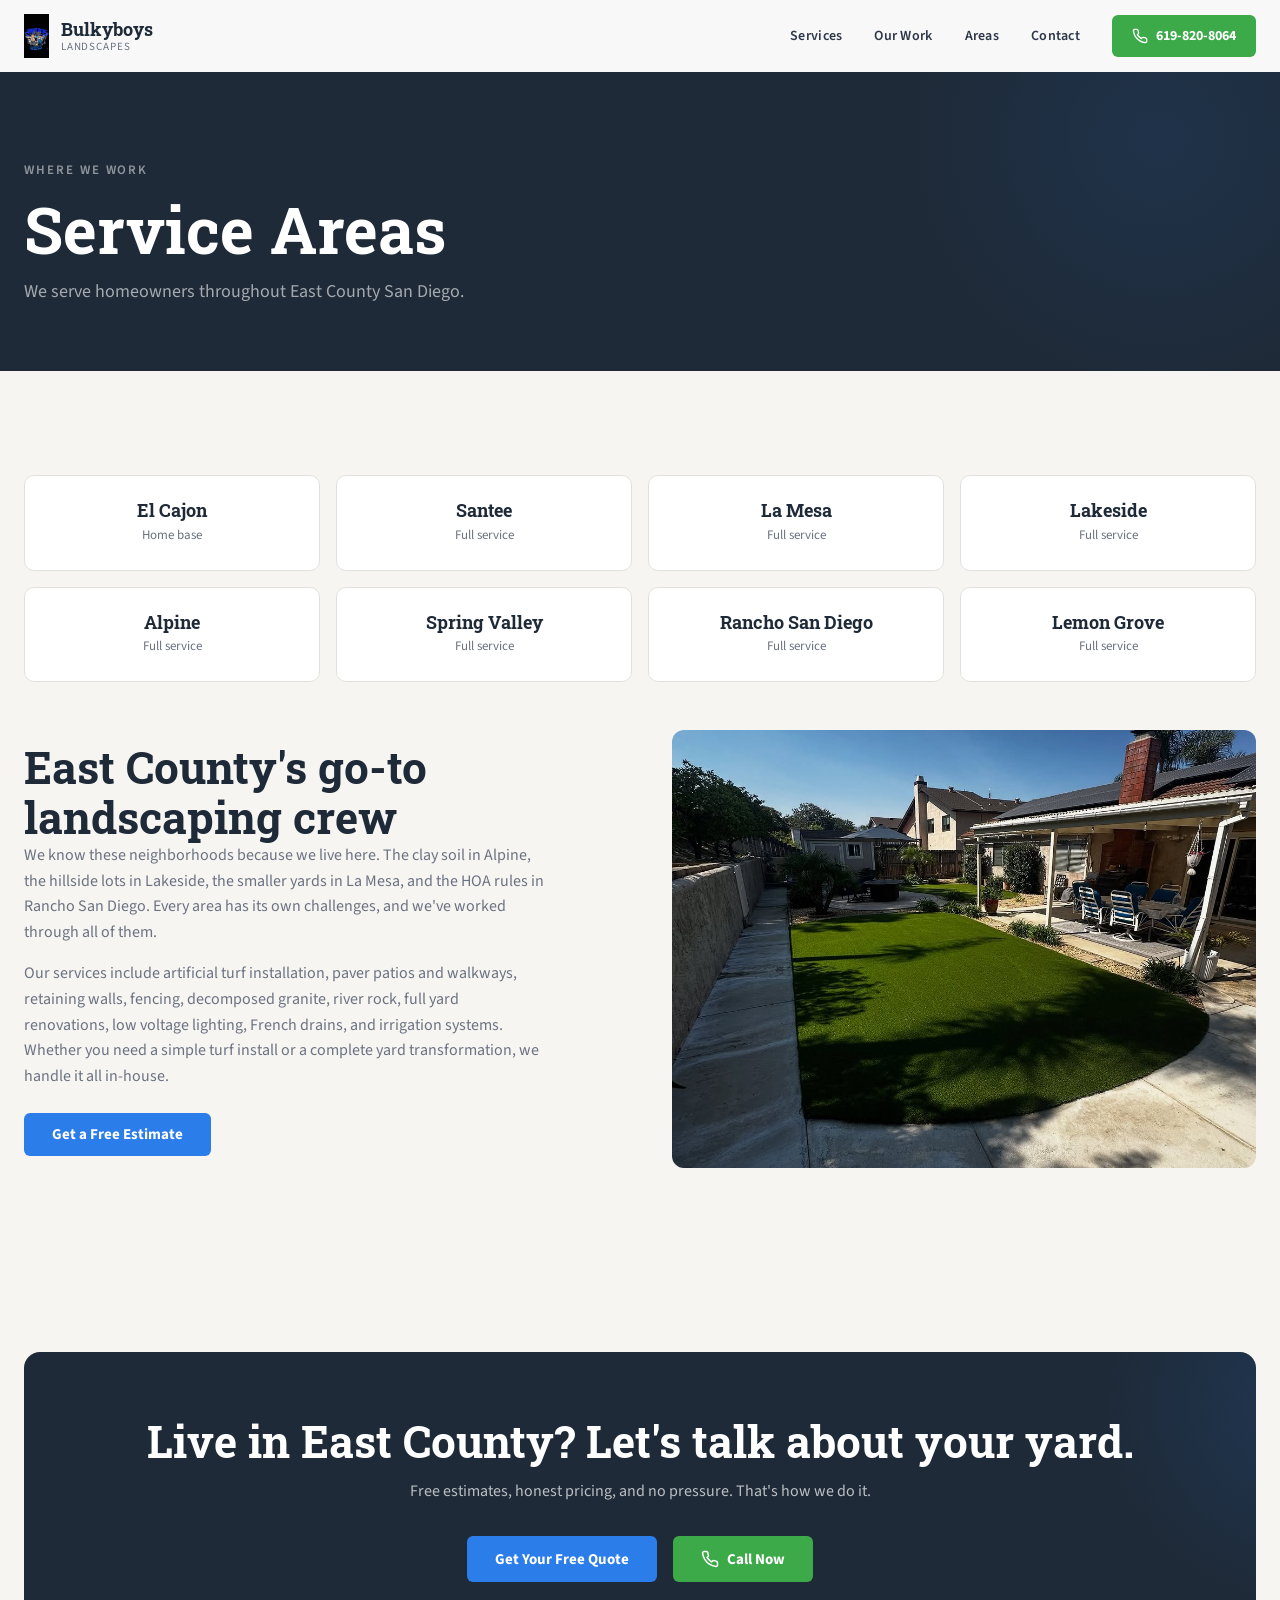
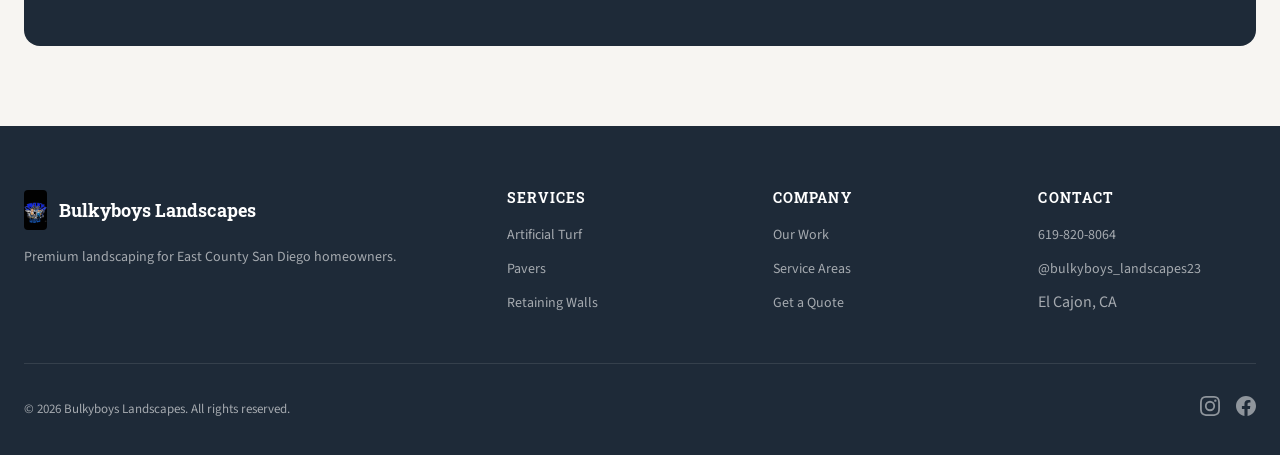
==== areas.html @ 36ccedf6 "BulkyBoys Landscapes V2 - premium redesign Full site rebuild with photography-dominant design, asymm" ====
<!DOCTYPE html>
<html lang="en">
<head>
  <meta charset="UTF-8">
  <meta name="viewport" content="width=device-width, initial-scale=1.0">
  <title>Service Areas | Bulkyboys Landscapes - East County San Diego</title>
  <meta name="description" content="Bulkyboys Landscapes serves El Cajon, Santee, La Mesa, Lakeside, Alpine, Spring Valley, Rancho San Diego, and Lemon Grove. Free landscaping estimates.">
  <link rel="preconnect" href="https://fonts.googleapis.com">
  <link rel="preconnect" href="https://fonts.gstatic.com" crossorigin>
  <link href="https://fonts.googleapis.com/css2?family=Roboto+Slab:wght@400;600;700&family=Source+Sans+3:wght@400;600;700&display=swap" rel="stylesheet">
  <link href="https://unpkg.com/aos@2.3.4/dist/aos.css" rel="stylesheet">
  <link rel="stylesheet" href="css/style.css">
  <link rel="icon" href="images/hero.jpg" type="image/jpeg">
</head>
<body>

  <!-- Nav -->
  <nav class="nav">
    <div class="container nav-inner">
      <a href="index.html" class="nav-brand">
        <img src="images/hero.jpg" alt="Bulkyboys Landscapes" class="nav-logo">
        <span class="nav-brand-text">Bulkyboys<small>Landscapes</small></span>
      </a>
      <div class="desktop-nav">
        <a href="services.html" class="nav-link">Services</a>
        <a href="gallery.html" class="nav-link">Our Work</a>
        <a href="areas.html" class="nav-link">Areas</a>
        <a href="contact.html" class="nav-link">Contact</a>
        <a href="tel:6198208064" class="nav-cta"><svg width="16" height="16" fill="none" stroke="currentColor" stroke-width="2" stroke-linecap="round" stroke-linejoin="round" viewBox="0 0 24 24"><path d="M22 16.92v3a2 2 0 01-2.18 2 19.79 19.79 0 01-8.63-3.07 19.5 19.5 0 01-6-6 19.79 19.79 0 01-3.07-8.67A2 2 0 014.11 2h3a2 2 0 012 1.72c.127.96.361 1.903.7 2.81a2 2 0 01-.45 2.11L8.09 9.91a16 16 0 006 6l1.27-1.27a2 2 0 012.11-.45c.907.339 1.85.573 2.81.7A2 2 0 0122 16.92z"/></svg>619-820-8064</a>
      </div>
      <button class="hamburger" aria-label="Menu"><span></span><span></span><span></span></button>
    </div>
    <div class="mobile-menu">
      <a href="services.html">Services</a>
      <a href="gallery.html">Our Work</a>
      <a href="areas.html">Areas</a>
      <a href="contact.html">Contact</a>
      <a href="tel:6198208064" class="nav-cta"><svg width="16" height="16" fill="none" stroke="currentColor" stroke-width="2" stroke-linecap="round" stroke-linejoin="round" viewBox="0 0 24 24"><path d="M22 16.92v3a2 2 0 01-2.18 2 19.79 19.79 0 01-8.63-3.07 19.5 19.5 0 01-6-6 19.79 19.79 0 01-3.07-8.67A2 2 0 014.11 2h3a2 2 0 012 1.72c.127.96.361 1.903.7 2.81a2 2 0 01-.45 2.11L8.09 9.91a16 16 0 006 6l1.27-1.27a2 2 0 012.11-.45c.907.339 1.85.573 2.81.7A2 2 0 0122 16.92z"/></svg>619-820-8064</a>
    </div>
  </nav>

  <!-- Page Header -->
  <header class="page-header">
    <div class="container" data-aos="fade-up">
      <span class="eyebrow">Where We Work</span>
      <h1>Service Areas</h1>
      <p>We serve homeowners throughout East County San Diego.</p>
    </div>
  </header>

  <!-- Areas -->
  <section class="section-lg">
    <div class="container">
      <div class="areas-grid mb-6" data-aos="fade-up">
        <div class="area-card">
          <h3>El Cajon</h3>
          <p>Home base</p>
        </div>
        <div class="area-card">
          <h3>Santee</h3>
          <p>Full service</p>
        </div>
        <div class="area-card">
          <h3>La Mesa</h3>
          <p>Full service</p>
        </div>
        <div class="area-card">
          <h3>Lakeside</h3>
          <p>Full service</p>
        </div>
        <div class="area-card">
          <h3>Alpine</h3>
          <p>Full service</p>
        </div>
        <div class="area-card">
          <h3>Spring Valley</h3>
          <p>Full service</p>
        </div>
        <div class="area-card">
          <h3>Rancho San Diego</h3>
          <p>Full service</p>
        </div>
        <div class="area-card">
          <h3>Lemon Grove</h3>
          <p>Full service</p>
        </div>
      </div>

      <!-- Local SEO content -->
      <div class="split" data-aos="fade-up" style="margin-top: 3rem;">
        <div>
          <h2>East County's go-to landscaping crew</h2>
          <p style="color: var(--bb-text-light); margin-bottom: 1rem;">We know these neighborhoods because we live here. The clay soil in Alpine, the hillside lots in Lakeside, the smaller yards in La Mesa, and the HOA rules in Rancho San Diego. Every area has its own challenges, and we've worked through all of them.</p>
          <p style="color: var(--bb-text-light); margin-bottom: 1.5rem;">Our services include artificial turf installation, paver patios and walkways, retaining walls, fencing, decomposed granite, river rock, full yard renovations, low voltage lighting, French drains, and irrigation systems. Whether you need a simple turf install or a complete yard transformation, we handle it all in-house.</p>
          <a href="contact.html" class="btn btn-primary">Get a Free Estimate</a>
        </div>
        <div class="split-img">
          <img src="images/portfolio/full-backyard-turf.jpg" alt="Complete backyard landscaping in East County San Diego" loading="lazy">
        </div>
      </div>
    </div>
  </section>

  <!-- CTA -->
  <section class="section" style="background: var(--bb-warm);">
    <div class="container">
      <div class="cta-banner" data-aos="fade-up">
        <h2>Live in East County? Let's talk about your yard.</h2>
        <p>Free estimates, honest pricing, and no pressure. That's how we do it.</p>
        <div class="cta-actions">
          <a href="contact.html" class="btn btn-primary">Get Your Free Quote</a>
          <a href="tel:6198208064" class="btn btn-green"><svg width="18" height="18" fill="none" stroke="currentColor" stroke-width="2" stroke-linecap="round" stroke-linejoin="round" viewBox="0 0 24 24"><path d="M22 16.92v3a2 2 0 01-2.18 2 19.79 19.79 0 01-8.63-3.07 19.5 19.5 0 01-6-6 19.79 19.79 0 01-3.07-8.67A2 2 0 014.11 2h3a2 2 0 012 1.72c.127.96.361 1.903.7 2.81a2 2 0 01-.45 2.11L8.09 9.91a16 16 0 006 6l1.27-1.27a2 2 0 012.11-.45c.907.339 1.85.573 2.81.7A2 2 0 0122 16.92z"/></svg>Call Now</a>
        </div>
      </div>
    </div>
  </section>

  <!-- Footer -->
  <footer class="footer">
    <div class="container">
      <div class="footer-grid">
        <div>
          <div style="display:flex;align-items:center;gap:0.75rem;margin-bottom:1rem;">
            <img src="images/hero.jpg" alt="Bulkyboys" style="height:40px;width:auto;border-radius:4px;">
            <span style="font-family:var(--font-heading);font-weight:700;color:#fff;font-size:1.125rem;">Bulkyboys Landscapes</span>
          </div>
          <p>Premium landscaping for East County San Diego homeowners.</p>
        </div>
        <div><h4>Services</h4><ul class="footer-links"><li><a href="services.html">Artificial Turf</a></li><li><a href="services.html">Pavers</a></li><li><a href="services.html">Retaining Walls</a></li></ul></div>
        <div><h4>Company</h4><ul class="footer-links"><li><a href="gallery.html">Our Work</a></li><li><a href="areas.html">Service Areas</a></li><li><a href="contact.html">Get a Quote</a></li></ul></div>
        <div><h4>Contact</h4><ul class="footer-links"><li><a href="tel:6198208064">619-820-8064</a></li><li><a href="https://www.instagram.com/bulkyboys_landscapes23/" target="_blank" rel="noopener">@bulkyboys_landscapes23</a></li><li>El Cajon, CA</li></ul></div>
      </div>
      <div class="footer-bottom">
        <span>&copy; 2026 Bulkyboys Landscapes. All rights reserved.</span>
        <div class="footer-social">
          <a href="https://www.instagram.com/bulkyboys_landscapes23/" target="_blank" rel="noopener" aria-label="Instagram"><svg width="20" height="20" fill="currentColor" viewBox="0 0 24 24"><path d="M12 2.163c3.204 0 3.584.012 4.85.07 3.252.148 4.771 1.691 4.919 4.919.058 1.265.069 1.645.069 4.849 0 3.205-.012 3.584-.069 4.849-.149 3.225-1.664 4.771-4.919 4.919-1.266.058-1.644.07-4.85.07-3.204 0-3.584-.012-4.849-.07-3.26-.149-4.771-1.699-4.919-4.92-.058-1.265-.07-1.644-.07-4.849 0-3.204.013-3.583.07-4.849.149-3.227 1.664-4.771 4.919-4.919 1.266-.057 1.645-.069 4.849-.069zM12 0C8.741 0 8.333.014 7.053.072 2.695.272.273 2.69.073 7.052.014 8.333 0 8.741 0 12c0 3.259.014 3.668.072 4.948.2 4.358 2.618 6.78 6.98 6.98C8.333 23.986 8.741 24 12 24c3.259 0 3.668-.014 4.948-.072 4.354-.2 6.782-2.618 6.979-6.98.059-1.28.073-1.689.073-4.948 0-3.259-.014-3.667-.072-4.947-.196-4.354-2.617-6.78-6.979-6.98C15.668.014 15.259 0 12 0zm0 5.838a6.162 6.162 0 100 12.324 6.162 6.162 0 000-12.324zM12 16a4 4 0 110-8 4 4 0 010 8zm6.406-11.845a1.44 1.44 0 100 2.881 1.44 1.44 0 000-2.881z"/></svg></a>
          <a href="https://www.facebook.com/BulkyboysLandscapes" target="_blank" rel="noopener" aria-label="Facebook"><svg width="20" height="20" fill="currentColor" viewBox="0 0 24 24"><path d="M24 12.073c0-6.627-5.373-12-12-12s-12 5.373-12 12c0 5.99 4.388 10.954 10.125 11.854v-8.385H7.078v-3.47h3.047V9.43c0-3.007 1.792-4.669 4.533-4.669 1.312 0 2.686.235 2.686.235v2.953H15.83c-1.491 0-1.956.925-1.956 1.874v2.25h3.328l-.532 3.47h-2.796v8.385C19.612 23.027 24 18.062 24 12.073z"/></svg></a>
        </div>
      </div>
    </div>
  </footer>

  <div class="sticky-cta">
    <span class="sticky-cta-text">Free Estimates</span>
    <a href="tel:6198208064" class="btn btn-green"><svg width="16" height="16" fill="none" stroke="currentColor" stroke-width="2" stroke-linecap="round" stroke-linejoin="round" viewBox="0 0 24 24"><path d="M22 16.92v3a2 2 0 01-2.18 2 19.79 19.79 0 01-8.63-3.07 19.5 19.5 0 01-6-6 19.79 19.79 0 01-3.07-8.67A2 2 0 014.11 2h3a2 2 0 012 1.72c.127.96.361 1.903.7 2.81a2 2 0 01-.45 2.11L8.09 9.91a16 16 0 006 6l1.27-1.27a2 2 0 012.11-.45c.907.339 1.85.573 2.81.7A2 2 0 0122 16.92z"/></svg>Call 619-820-8064</a>
  </div>

  <!-- Schema -->
  <script type="application/ld+json">
  {
    "@context": "https://schema.org",
    "@type": "LandscapingBusiness",
    "name": "Bulkyboys Landscapes",
    "telephone": "619-820-8064",
    "url": "https://bulkyboyslandscapes.com",
    "address": {
      "@type": "PostalAddress",
      "addressLocality": "El Cajon",
      "addressRegion": "CA"
    },
    "areaServed": [
      {"@type": "City", "name": "El Cajon", "containedInPlace": {"@type": "State", "name": "California"}},
      {"@type": "City", "name": "Santee", "containedInPlace": {"@type": "State", "name": "California"}},
      {"@type": "City", "name": "La Mesa", "containedInPlace": {"@type": "State", "name": "California"}},
      {"@type": "City", "name": "Lakeside", "containedInPlace": {"@type": "State", "name": "California"}},
      {"@type": "City", "name": "Alpine", "containedInPlace": {"@type": "State", "name": "California"}},
      {"@type": "City", "name": "Spring Valley", "containedInPlace": {"@type": "State", "name": "California"}},
      {"@type": "City", "name": "Rancho San Diego", "containedInPlace": {"@type": "State", "name": "California"}},
      {"@type": "City", "name": "Lemon Grove", "containedInPlace": {"@type": "State", "name": "California"}}
    ]
  }
  </script>

  <script src="https://unpkg.com/aos@2.3.4/dist/aos.js"></script>
  <script src="js/main.js"></script>
</body>
</html>
---- css/style.css ----
/* ============================================
   BULKYBOYS LANDSCAPES - Premium Redesign
   ============================================ */

:root {
  --bb-charcoal: #1E2A38;
  --bb-charcoal-light: #2A3A4E;
  --bb-slate: #344456;
  --bb-warm: #F7F5F2;
  --bb-warm-dark: #EDE9E3;
  --bb-white: #FFFFFF;
  --bb-blue: #2B7DE9;
  --bb-blue-deep: #1B5EB8;
  --bb-green: #3DAA4A;
  --bb-green-deep: #2f9339;
  --bb-tan: #C9A96E;
  --bb-text: #2D3748;
  --bb-text-light: #6B7280;
  --bb-border: #E2E0DC;
  --font-heading: 'Roboto Slab', serif;
  --font-body: 'Source Sans 3', sans-serif;
}

/* ---- Reset & Base ---- */
*, *::before, *::after { box-sizing: border-box; margin: 0; padding: 0; }
html { scroll-behavior: smooth; }
body {
  font-family: var(--font-body);
  color: var(--bb-text);
  background: var(--bb-warm);
  line-height: 1.6;
  -webkit-font-smoothing: antialiased;
}
img { max-width: 100%; height: auto; display: block; }

/* ---- Typography ---- */
h1, h2, h3, h4 { font-family: var(--font-heading); font-weight: 700; line-height: 1.15; color: var(--bb-charcoal); }
h1 { font-size: clamp(2.5rem, 5vw, 4rem); }
h2 { font-size: clamp(1.75rem, 3.5vw, 2.75rem); }
h3 { font-size: clamp(1.25rem, 2vw, 1.5rem); }
p { max-width: 65ch; }

.eyebrow {
  font-family: var(--font-body);
  font-weight: 600;
  font-size: 0.8125rem;
  letter-spacing: 0.15em;
  text-transform: uppercase;
  color: var(--bb-blue);
  margin-bottom: 0.75rem;
  display: block;
}

/* ---- Layout ---- */
.container { max-width: 1280px; margin: 0 auto; padding: 0 1.5rem; }
.section { padding: 5rem 0; }
.section-lg { padding: 6.5rem 0; }

/* ---- Navigation ---- */
.nav {
  position: fixed;
  top: 0; left: 0; right: 0;
  z-index: 100;
  background: rgba(255,255,255,0.97);
  backdrop-filter: blur(12px);
  -webkit-backdrop-filter: blur(12px);
  transition: box-shadow 0.3s ease;
}
.nav.scrolled { box-shadow: 0 1px 24px rgba(0,0,0,0.08); }
.nav-inner {
  display: flex;
  align-items: center;
  justify-content: space-between;
  height: 72px;
}
.nav-brand {
  display: flex;
  align-items: center;
  gap: 0.75rem;
  text-decoration: none;
}
.nav-logo { height: 44px; width: auto; }
.nav-brand-text {
  font-family: var(--font-heading);
  font-weight: 700;
  font-size: 1.125rem;
  color: var(--bb-charcoal);
  line-height: 1.2;
}
.nav-brand-text small {
  display: block;
  font-family: var(--font-body);
  font-weight: 400;
  font-size: 0.6875rem;
  letter-spacing: 0.08em;
  text-transform: uppercase;
  color: var(--bb-text-light);
}
.desktop-nav { display: flex; align-items: center; gap: 2rem; }
.nav-link {
  font-family: var(--font-body);
  font-weight: 600;
  font-size: 0.875rem;
  color: var(--bb-text);
  text-decoration: none;
  letter-spacing: 0.02em;
  position: relative;
  transition: color 0.2s;
}
.nav-link::after {
  content: '';
  position: absolute;
  bottom: -4px; left: 0;
  width: 0; height: 2px;
  background: var(--bb-blue);
  transition: width 0.3s ease;
}
.nav-link:hover { color: var(--bb-blue); }
.nav-link:hover::after { width: 100%; }
.nav-cta {
  display: inline-flex;
  align-items: center;
  gap: 0.5rem;
  background: var(--bb-green);
  color: #fff;
  font-family: var(--font-body);
  font-weight: 700;
  font-size: 0.875rem;
  padding: 0.625rem 1.25rem;
  border-radius: 6px;
  text-decoration: none;
  transition: background 0.2s;
}
.nav-cta:hover { background: var(--bb-green-deep); }

/* Hamburger */
.hamburger {
  display: none;
  flex-direction: column;
  gap: 5px;
  cursor: pointer;
  padding: 4px;
  background: none;
  border: none;
}
.hamburger span {
  display: block;
  width: 26px; height: 2px;
  background: var(--bb-charcoal);
  transition: all 0.3s ease;
  border-radius: 1px;
}
.hamburger.active span:nth-child(1) { transform: rotate(45deg) translate(5px, 5px); }
.hamburger.active span:nth-child(2) { opacity: 0; }
.hamburger.active span:nth-child(3) { transform: rotate(-45deg) translate(5px, -5px); }

/* Mobile Menu */
.mobile-menu {
  display: none;
  position: fixed;
  top: 72px; left: 0; right: 0;
  background: rgba(255,255,255,0.98);
  backdrop-filter: blur(12px);
  padding: 1.5rem;
  box-shadow: 0 8px 30px rgba(0,0,0,0.1);
  z-index: 99;
}
.mobile-menu.active {
  display: flex;
  flex-direction: column;
  gap: 0.25rem;
}
.mobile-menu a {
  font-family: var(--font-body);
  font-weight: 600;
  font-size: 1.05rem;
  color: var(--bb-charcoal);
  text-decoration: none;
  padding: 0.75rem 0;
  border-bottom: 1px solid var(--bb-border);
}
.mobile-menu .nav-cta {
  margin-top: 0.5rem;
  text-align: center;
  justify-content: center;
}

/* ---- Hero ---- */
.hero {
  position: relative;
  min-height: 100vh;
  display: flex;
  align-items: flex-end;
  overflow: hidden;
  padding-bottom: 5rem;
}
.hero-bg {
  position: absolute;
  inset: 0;
  background-size: cover;
  background-position: center 40%;
}
.hero-overlay {
  position: absolute;
  inset: 0;
  background: linear-gradient(
    to top,
    rgba(30,42,56,0.92) 0%,
    rgba(30,42,56,0.5) 40%,
    rgba(30,42,56,0.2) 100%
  );
}
.hero-content {
  position: relative;
  z-index: 2;
  max-width: 640px;
}
.hero h1 { color: #fff; margin-bottom: 1rem; }
.hero p { color: rgba(255,255,255,0.85); font-size: 1.125rem; margin-bottom: 2rem; max-width: 520px; }
.hero-actions { display: flex; gap: 1rem; flex-wrap: wrap; }

/* ---- Buttons ---- */
.btn {
  display: inline-flex;
  align-items: center;
  gap: 0.5rem;
  font-family: var(--font-body);
  font-weight: 700;
  font-size: 0.9375rem;
  padding: 0.875rem 1.75rem;
  border-radius: 6px;
  text-decoration: none;
  transition: all 0.25s ease;
  border: none;
  cursor: pointer;
  line-height: 1;
}
.btn-primary { background: var(--bb-blue); color: #fff; }
.btn-primary:hover { background: var(--bb-blue-deep); transform: translateY(-1px); box-shadow: 0 4px 16px rgba(43,125,233,0.3); }
.btn-white { background: #fff; color: var(--bb-charcoal); }
.btn-white:hover { background: var(--bb-warm); transform: translateY(-1px); }
.btn-outline-white { background: transparent; color: #fff; border: 2px solid rgba(255,255,255,0.4); }
.btn-outline-white:hover { border-color: #fff; background: rgba(255,255,255,0.1); }
.btn-green { background: var(--bb-green); color: #fff; }
.btn-green:hover { background: var(--bb-green-deep); transform: translateY(-1px); box-shadow: 0 4px 16px rgba(61,170,74,0.3); }
.btn-ghost { background: transparent; color: var(--bb-blue); padding-left: 0; padding-right: 0; }
.btn-ghost:hover { color: var(--bb-blue-deep); }
.btn-ghost svg { transition: transform 0.2s; }
.btn-ghost:hover svg { transform: translateX(4px); }

/* ---- Split Section (60/40) ---- */
.split {
  display: grid;
  grid-template-columns: 1fr 1fr;
  gap: 4rem;
  align-items: center;
}
.split-wide { grid-template-columns: 3fr 2fr; }
.split-reverse { direction: rtl; }
.split-reverse > * { direction: ltr; }
.split-img {
  border-radius: 12px;
  overflow: hidden;
  aspect-ratio: 4/3;
}
.split-img img {
  width: 100%;
  height: 100%;
  object-fit: cover;
}

/* ---- Project Showcase ---- */
.showcase-grid {
  display: grid;
  grid-template-columns: repeat(3, 1fr);
  gap: 1.25rem;
}
.showcase-card {
  position: relative;
  border-radius: 10px;
  overflow: hidden;
  aspect-ratio: 4/3;
}
.showcase-card img {
  width: 100%;
  height: 100%;
  object-fit: cover;
  transition: transform 0.6s ease;
}
.showcase-card:hover img { transform: scale(1.05); }
.showcase-card-overlay {
  position: absolute;
  inset: 0;
  background: linear-gradient(to top, rgba(30,42,56,0.85) 0%, transparent 50%);
  display: flex;
  align-items: flex-end;
  padding: 1.25rem;
  opacity: 0;
  transition: opacity 0.3s ease;
}
.showcase-card:hover .showcase-card-overlay { opacity: 1; }
.showcase-card-overlay span {
  color: #fff;
  font-family: var(--font-heading);
  font-weight: 600;
  font-size: 0.9375rem;
}
/* Featured card spans 2 cols */
.showcase-featured {
  grid-column: span 2;
  aspect-ratio: 16/9;
}

/* ---- Service Block (asymmetric) ---- */
.service-block {
  display: grid;
  grid-template-columns: 1fr 1fr;
  gap: 1.5rem;
}
.service-item {
  background: var(--bb-white);
  border-radius: 10px;
  padding: 2rem;
  border: 1px solid var(--bb-border);
  transition: border-color 0.2s, box-shadow 0.2s;
}
.service-item:hover {
  border-color: var(--bb-blue);
  box-shadow: 0 4px 20px rgba(43,125,233,0.08);
}
.service-item h3 { margin-bottom: 0.5rem; }
.service-item p { color: var(--bb-text-light); font-size: 0.9375rem; }
.service-item-icon {
  width: 40px; height: 40px;
  margin-bottom: 1rem;
  color: var(--bb-blue);
}
.service-checklist {
  list-style: none;
  margin-top: 1rem;
  display: flex;
  flex-direction: column;
  gap: 0.375rem;
}
.service-checklist li {
  font-size: 0.875rem;
  color: var(--bb-text-light);
  display: flex;
  align-items: center;
  gap: 0.5rem;
}
.service-checklist li svg {
  width: 16px; height: 16px;
  color: var(--bb-green);
  flex-shrink: 0;
}

/* ---- Stats Bar ---- */
.stats-bar {
  display: grid;
  grid-template-columns: repeat(3, 1fr);
  gap: 2rem;
  padding: 3rem 0;
}
.stat { text-align: center; }
.stat-number {
  font-family: var(--font-heading);
  font-size: clamp(2rem, 4vw, 3rem);
  font-weight: 700;
  color: var(--bb-charcoal);
  line-height: 1;
}
.stat-label {
  font-size: 0.875rem;
  color: var(--bb-text-light);
  margin-top: 0.25rem;
}

/* ---- Testimonials ---- */
.testimonial-grid {
  display: grid;
  grid-template-columns: repeat(3, 1fr);
  gap: 1.5rem;
}
.testimonial {
  background: var(--bb-white);
  border-radius: 10px;
  padding: 2rem;
  border: 1px solid var(--bb-border);
}
.testimonial p {
  font-size: 0.9375rem;
  font-style: italic;
  color: var(--bb-text);
  margin-bottom: 1rem;
}
.testimonial-author {
  font-weight: 600;
  font-size: 0.875rem;
  color: var(--bb-charcoal);
}
.testimonial-location {
  font-size: 0.8125rem;
  color: var(--bb-text-light);
}
.stars { color: var(--bb-tan); font-size: 0.875rem; margin-bottom: 0.75rem; }

/* ---- CTA Banner ---- */
.cta-banner {
  background: var(--bb-charcoal);
  border-radius: 16px;
  padding: 4rem;
  text-align: center;
  position: relative;
  overflow: hidden;
}
.cta-banner::before {
  content: '';
  position: absolute;
  top: -50%; right: -20%;
  width: 400px; height: 400px;
  background: radial-gradient(circle, rgba(43,125,233,0.15) 0%, transparent 70%);
  border-radius: 50%;
}
.cta-banner h2 { color: #fff; margin-bottom: 0.75rem; }
.cta-banner p { color: rgba(255,255,255,0.7); margin: 0 auto 2rem; }
.cta-actions { display: flex; gap: 1rem; justify-content: center; flex-wrap: wrap; }

/* ---- Process Steps ---- */
.process-steps {
  display: grid;
  grid-template-columns: repeat(3, 1fr);
  gap: 3rem;
  counter-reset: step;
}
.process-step { counter-increment: step; position: relative; }
.process-step::before {
  content: counter(step);
  display: flex;
  align-items: center;
  justify-content: center;
  width: 48px; height: 48px;
  background: var(--bb-blue);
  color: #fff;
  font-family: var(--font-heading);
  font-weight: 700;
  font-size: 1.25rem;
  border-radius: 50%;
  margin-bottom: 1.25rem;
}
.process-step h3 { margin-bottom: 0.5rem; }
.process-step p { color: var(--bb-text-light); font-size: 0.9375rem; }

/* ---- Contact Form ---- */
.form-grid { display: grid; grid-template-columns: 1fr 1fr; gap: 1rem; }
.form-full { grid-column: span 2; }
.form-input {
  width: 100%;
  padding: 0.875rem 1rem;
  background: var(--bb-warm);
  border: 1px solid var(--bb-border);
  border-radius: 8px;
  font-family: var(--font-body);
  font-size: 0.9375rem;
  color: var(--bb-text);
  transition: border-color 0.2s, box-shadow 0.2s;
}
.form-input:focus {
  outline: none;
  border-color: var(--bb-blue);
  box-shadow: 0 0 0 3px rgba(43,125,233,0.12);
}
.form-label {
  display: block;
  font-weight: 600;
  font-size: 0.875rem;
  color: var(--bb-charcoal);
  margin-bottom: 0.375rem;
}
textarea.form-input { resize: vertical; min-height: 120px; }
.form-success { display: none; text-align: center; padding: 2rem; }
.form-success.active { display: block; }

/* ---- Areas Grid ---- */
.areas-grid {
  display: grid;
  grid-template-columns: repeat(4, 1fr);
  gap: 1rem;
}
.area-card {
  background: var(--bb-white);
  border-radius: 10px;
  padding: 1.5rem;
  text-align: center;
  border: 1px solid var(--bb-border);
  transition: all 0.2s ease;
}
.area-card:hover { border-color: var(--bb-blue); box-shadow: 0 4px 16px rgba(43,125,233,0.08); transform: translateY(-2px); }
.area-card h3 { font-size: 1.125rem; margin-bottom: 0.25rem; }
.area-card p { font-size: 0.8125rem; color: var(--bb-text-light); }

/* ---- Gallery Page ---- */
.gallery-grid {
  display: grid;
  grid-template-columns: repeat(3, 1fr);
  gap: 1.25rem;
}
.gallery-card {
  position: relative;
  border-radius: 10px;
  overflow: hidden;
  aspect-ratio: 4/3;
}
.gallery-card img {
  width: 100%; height: 100%;
  object-fit: cover;
  transition: transform 0.6s ease;
}
.gallery-card:hover img { transform: scale(1.05); }
.gallery-card-label {
  position: absolute;
  bottom: 0; left: 0; right: 0;
  background: linear-gradient(to top, rgba(30,42,56,0.9), transparent);
  padding: 1.5rem 1.25rem 1rem;
  color: #fff;
  font-family: var(--font-heading);
  font-weight: 600;
  font-size: 0.9375rem;
  transform: translateY(100%);
  transition: transform 0.3s ease;
}
.gallery-card:hover .gallery-card-label { transform: translateY(0); }
.gallery-featured {
  grid-column: span 2;
  grid-row: span 2;
  aspect-ratio: auto;
}

/* ---- Fullwidth Photo Divider ---- */
.photo-divider {
  height: 50vh;
  min-height: 320px;
  background-size: cover;
  background-position: center;
  background-attachment: fixed;
  position: relative;
}
.photo-divider::after {
  content: '';
  position: absolute;
  inset: 0;
  background: rgba(30,42,56,0.3);
}

/* ---- Page Header ---- */
.page-header {
  padding: 10rem 0 4rem;
  background: var(--bb-charcoal);
  position: relative;
  overflow: hidden;
}
.page-header::before {
  content: '';
  position: absolute;
  top: -30%; right: -10%;
  width: 500px; height: 500px;
  background: radial-gradient(circle, rgba(43,125,233,0.1) 0%, transparent 70%);
  border-radius: 50%;
}
.page-header .eyebrow { color: rgba(255,255,255,0.5); }
.page-header h1 { color: #fff; margin-bottom: 0.75rem; }
.page-header p { color: rgba(255,255,255,0.6); font-size: 1.125rem; }

/* ---- Footer ---- */
.footer { background: var(--bb-charcoal); color: rgba(255,255,255,0.6); padding: 4rem 0 2rem; }
.footer-grid { display: grid; grid-template-columns: 2fr 1fr 1fr 1fr; gap: 3rem; margin-bottom: 3rem; }
.footer h4 { color: #fff; font-size: 0.875rem; text-transform: uppercase; letter-spacing: 0.08em; margin-bottom: 1rem; }
.footer p { font-size: 0.875rem; }
.footer-links { list-style: none; display: flex; flex-direction: column; gap: 0.5rem; }
.footer-links a { color: rgba(255,255,255,0.6); text-decoration: none; font-size: 0.875rem; transition: color 0.2s; }
.footer-links a:hover { color: #fff; }
.footer-bottom {
  border-top: 1px solid rgba(255,255,255,0.1);
  padding-top: 2rem;
  display: flex;
  justify-content: space-between;
  align-items: center;
  font-size: 0.8125rem;
}
.footer-social { display: flex; gap: 1rem; }
.footer-social a { color: rgba(255,255,255,0.5); transition: color 0.2s; }
.footer-social a:hover { color: #fff; }

/* ---- Sticky Mobile CTA ---- */
.sticky-cta {
  display: none;
  position: fixed;
  bottom: 0; left: 0; right: 0;
  z-index: 90;
  background: var(--bb-charcoal);
  padding: 0.75rem 1rem;
  box-shadow: 0 -4px 24px rgba(0,0,0,0.15);
  align-items: center;
  justify-content: space-between;
}
.sticky-cta-text { color: #fff; font-weight: 600; font-size: 0.875rem; }
.sticky-cta .btn-green { padding: 0.625rem 1.25rem; font-size: 0.875rem; }

/* ---- Responsive ---- */
@media (max-width: 1024px) {
  .split { gap: 2.5rem; }
  .footer-grid { grid-template-columns: 1fr 1fr; gap: 2rem; }
}
@media (max-width: 768px) {
  .hamburger { display: flex; }
  .desktop-nav { display: none; }
  .sticky-cta { display: flex; }
  body { padding-bottom: 64px; }
  .hero { min-height: 85vh; padding-bottom: 3rem; }
  .section { padding: 3.5rem 0; }
  .section-lg { padding: 4rem 0; }
  .split, .split-wide { grid-template-columns: 1fr; gap: 2rem; }
  .split-reverse { direction: ltr; }
  .showcase-grid { grid-template-columns: 1fr 1fr; }
  .showcase-featured { grid-column: span 2; }
  .service-block { grid-template-columns: 1fr; }
  .stats-bar { grid-template-columns: repeat(3, 1fr); gap: 1rem; }
  .testimonial-grid { grid-template-columns: 1fr; }
  .process-steps { grid-template-columns: 1fr; gap: 2rem; }
  .form-grid { grid-template-columns: 1fr; }
  .form-full { grid-column: span 1; }
  .areas-grid { grid-template-columns: 1fr 1fr; }
  .gallery-grid { grid-template-columns: 1fr 1fr; }
  .gallery-featured { grid-column: span 2; grid-row: span 1; aspect-ratio: 16/9; }
  .cta-banner { padding: 2.5rem 1.5rem; border-radius: 12px; }
  .page-header { padding: 8rem 0 3rem; }
  .footer-grid { grid-template-columns: 1fr; gap: 2rem; }
  .footer-bottom { flex-direction: column; gap: 1rem; text-align: center; }
  .photo-divider { background-attachment: scroll; height: 35vh; }
}
@media (max-width: 480px) {
  .showcase-grid { grid-template-columns: 1fr; }
  .showcase-featured { grid-column: span 1; }
  .gallery-grid { grid-template-columns: 1fr; }
  .gallery-featured { grid-column: span 1; }
  .areas-grid { grid-template-columns: 1fr; }
  .hero-actions { flex-direction: column; }
}

/* ---- Utilities ---- */
.text-center { text-align: center; }
.mx-auto { margin-left: auto; margin-right: auto; }
.mb-1 { margin-bottom: 0.5rem; }
.mb-2 { margin-bottom: 1rem; }
.mb-3 { margin-bottom: 1.5rem; }
.mb-4 { margin-bottom: 2rem; }
.mb-6 { margin-bottom: 3rem; }
.mt-2 { margin-top: 1rem; }
.mt-4 { margin-top: 2rem; }

/* AOS override */
[data-aos] { transition-timing-function: cubic-bezier(0.25, 0.1, 0.25, 1); }
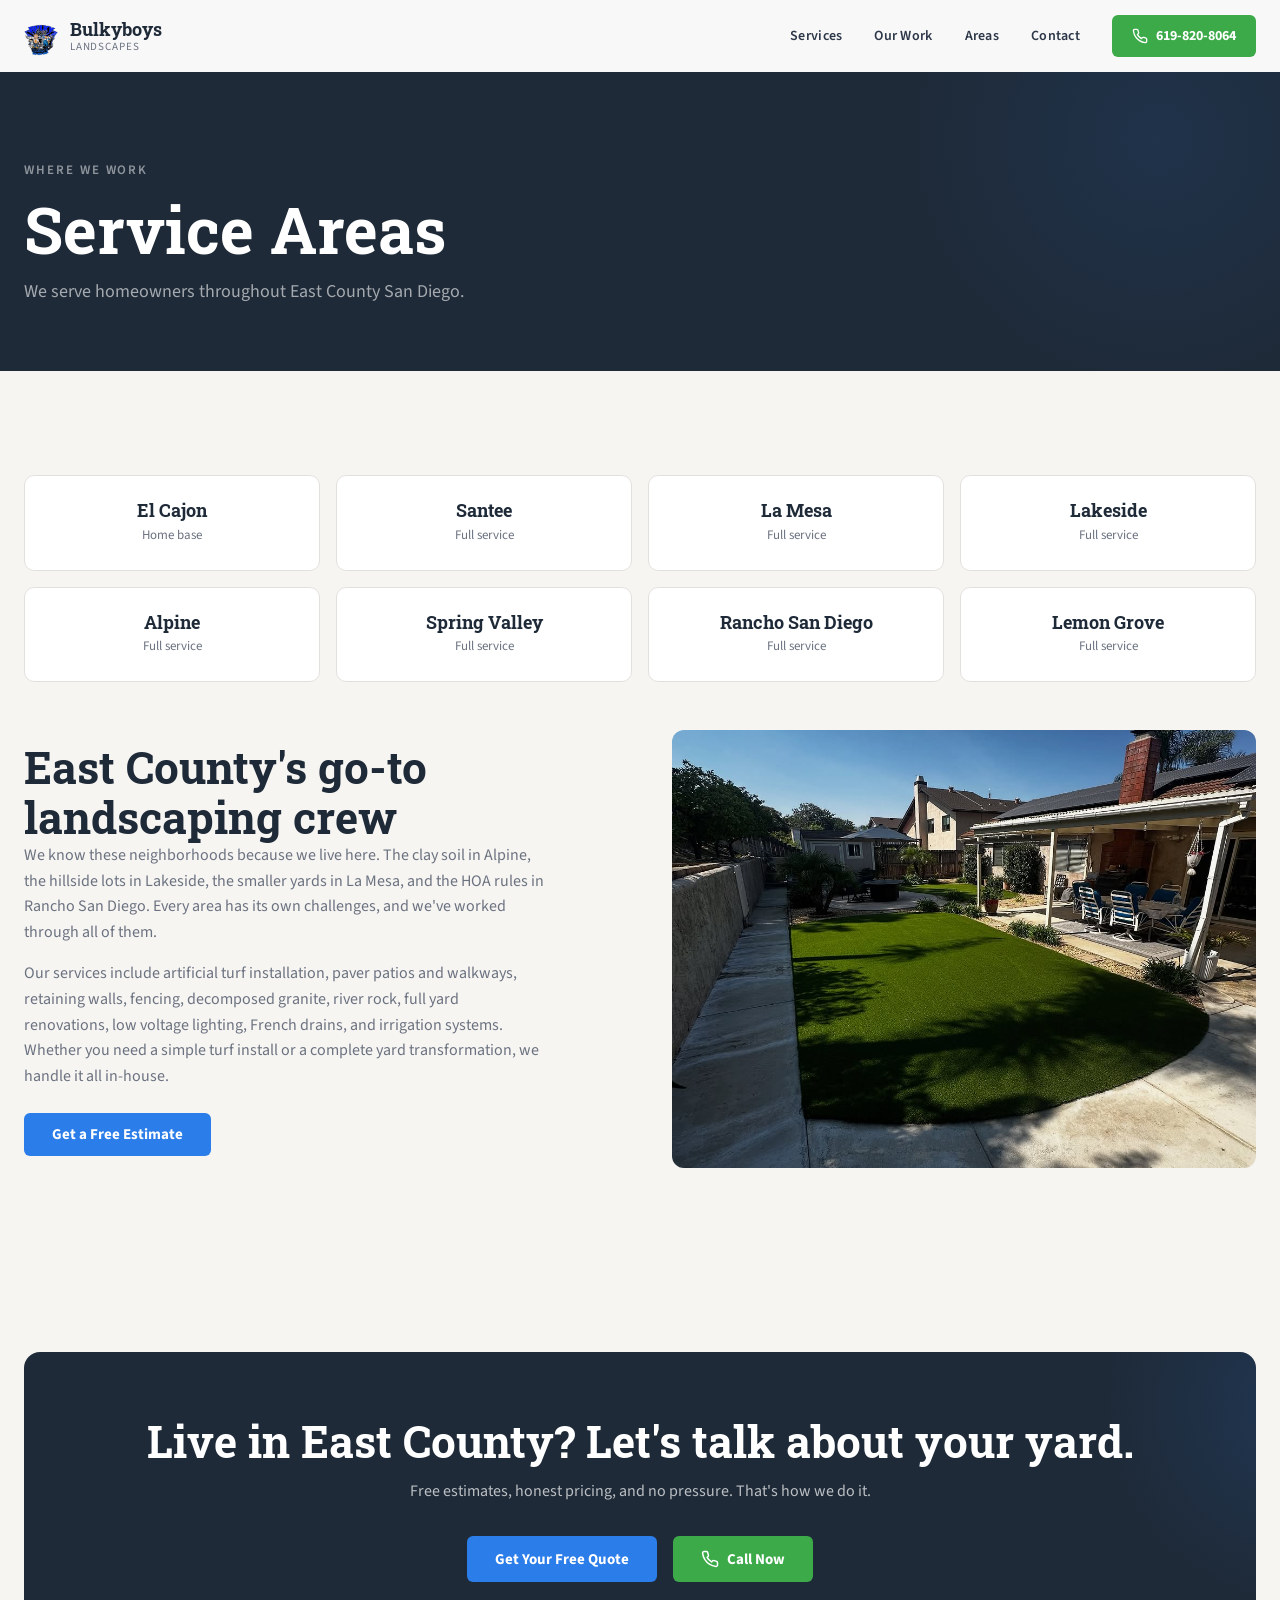
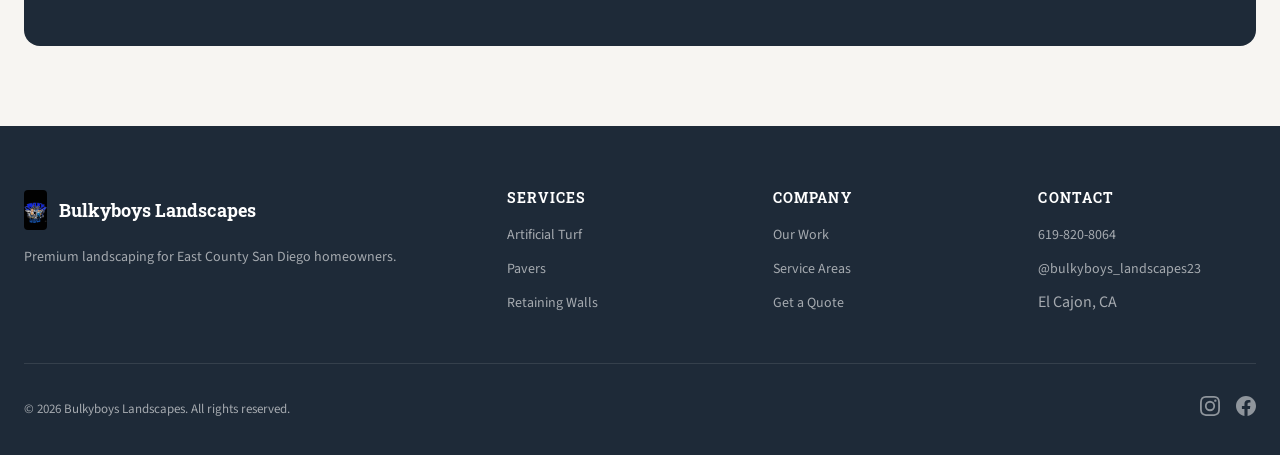
==== commit d4ea639d: "Add transparent logo and increase nav logo size - Remove background from logo using rembg, save as l" ====
--- a/areas.html
+++ b/areas.html
@@ -18,7 +18,7 @@
   <nav class="nav">
     <div class="container nav-inner">
       <a href="index.html" class="nav-brand">
-        <img src="images/hero.jpg" alt="Bulkyboys Landscapes" class="nav-logo">
+        <img src="images/logo.png" alt="Bulkyboys Landscapes" class="nav-logo">
         <span class="nav-brand-text">Bulkyboys<small>Landscapes</small></span>
       </a>
       <div class="desktop-nav">
--- a/css/style.css
+++ b/css/style.css
@@ -79,7 +79,7 @@
   gap: 0.75rem;
   text-decoration: none;
 }
-.nav-logo { height: 44px; width: auto; }
+.nav-logo { height: 60px; width: auto; }
 .nav-brand-text {
   font-family: var(--font-heading);
   font-weight: 700;
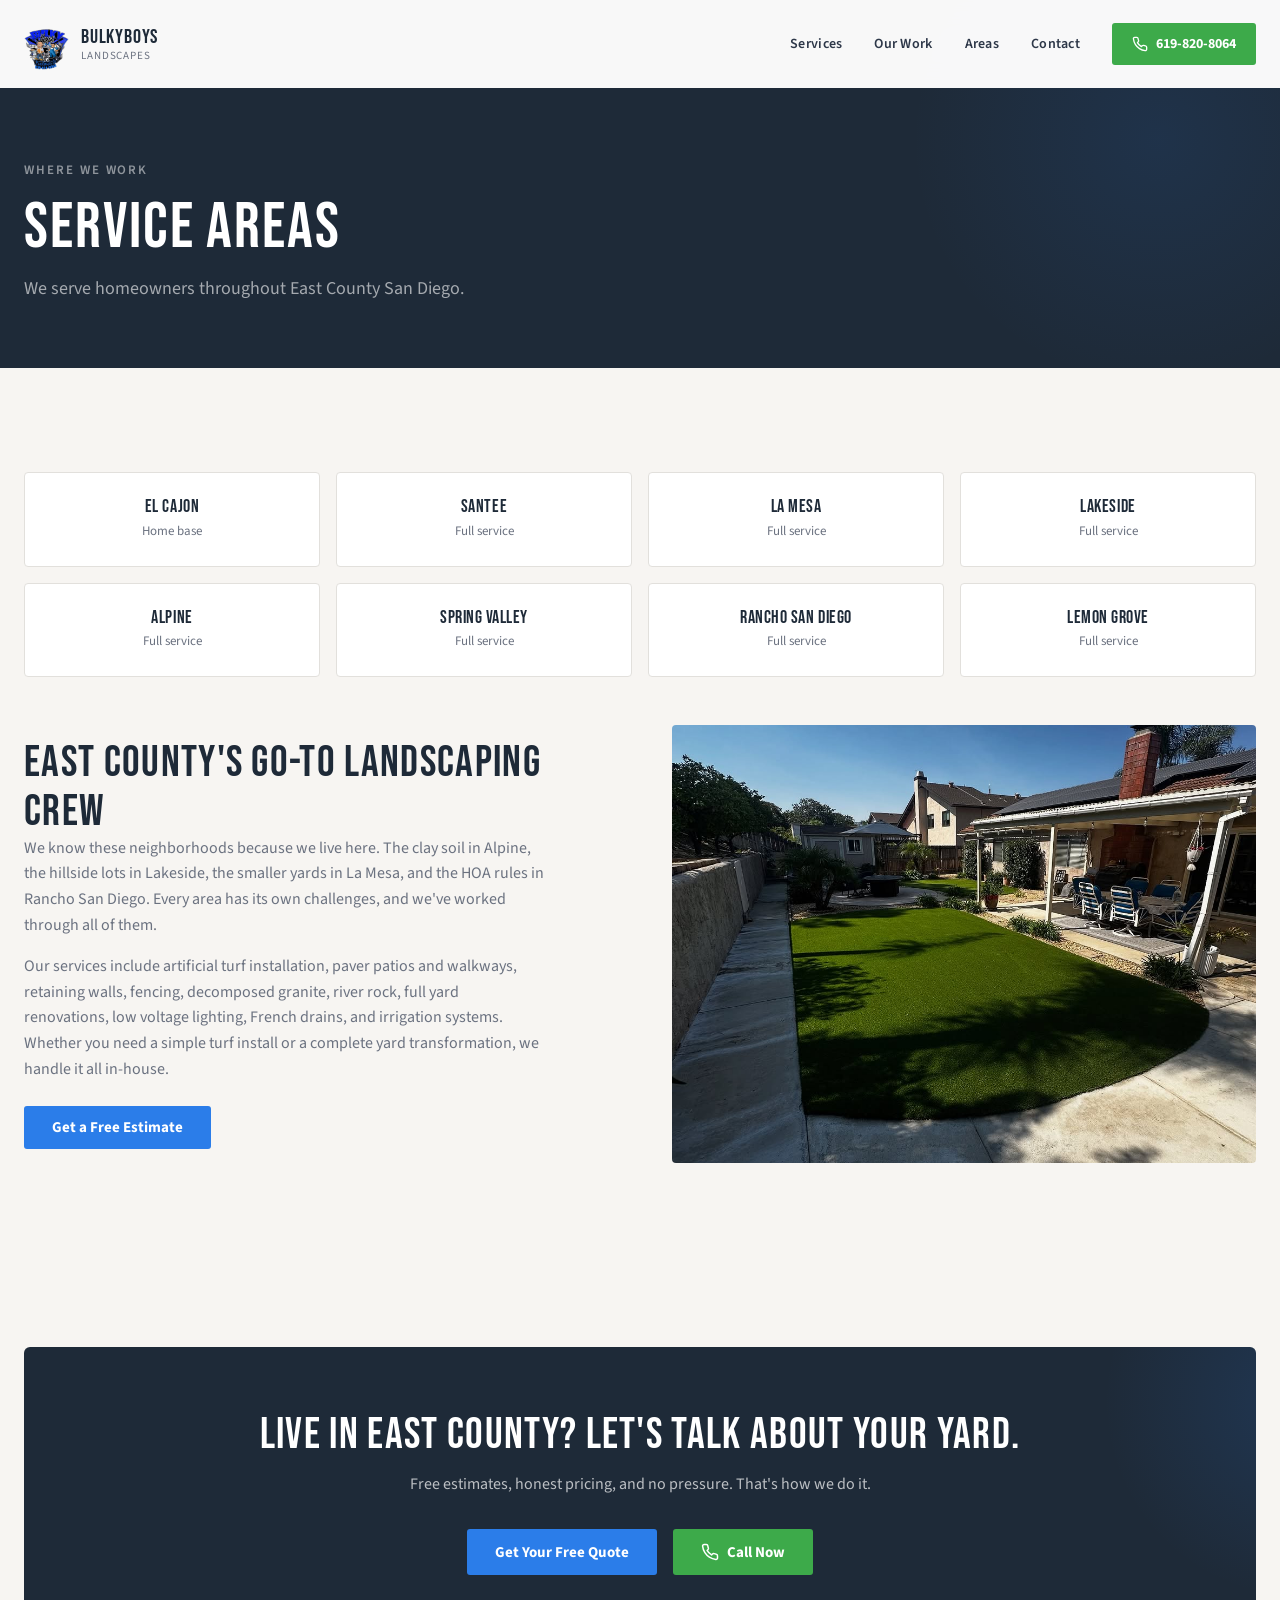
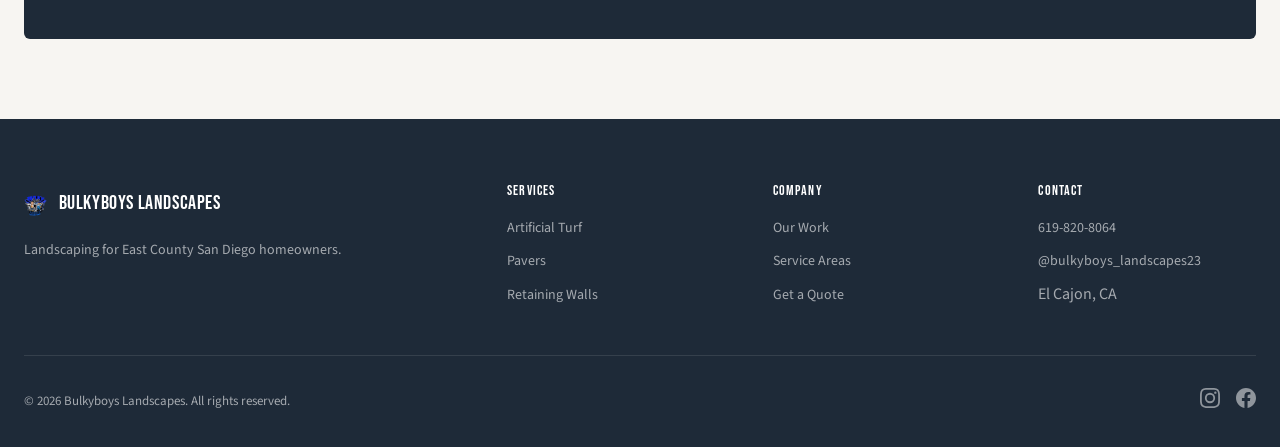
==== commit d6834c0d: "V3 makeover: Bebas Neue, photo cards, verified gallery, netlify config - Swap Roboto Slab to Bebas N" ====
--- a/areas.html
+++ b/areas.html
@@ -7,10 +7,9 @@
   <meta name="description" content="Bulkyboys Landscapes serves El Cajon, Santee, La Mesa, Lakeside, Alpine, Spring Valley, Rancho San Diego, and Lemon Grove. Free landscaping estimates.">
   <link rel="preconnect" href="https://fonts.googleapis.com">
   <link rel="preconnect" href="https://fonts.gstatic.com" crossorigin>
-  <link href="https://fonts.googleapis.com/css2?family=Roboto+Slab:wght@400;600;700&family=Source+Sans+3:wght@400;600;700&display=swap" rel="stylesheet">
-  <link href="https://unpkg.com/aos@2.3.4/dist/aos.css" rel="stylesheet">
+  <link href="https://fonts.googleapis.com/css2?family=Bebas+Neue&family=Source+Sans+3:wght@400;600;700&display=swap" rel="stylesheet">
   <link rel="stylesheet" href="css/style.css">
-  <link rel="icon" href="images/hero.jpg" type="image/jpeg">
+  <link rel="icon" href="images/logo.png" type="image/png">
 </head>
 <body>
 
@@ -41,7 +40,7 @@
 
   <!-- Page Header -->
   <header class="page-header">
-    <div class="container" data-aos="fade-up">
+    <div class="container">
       <span class="eyebrow">Where We Work</span>
       <h1>Service Areas</h1>
       <p>We serve homeowners throughout East County San Diego.</p>
@@ -51,7 +50,7 @@
   <!-- Areas -->
   <section class="section-lg">
     <div class="container">
-      <div class="areas-grid mb-6" data-aos="fade-up">
+      <div class="areas-grid mb-6">
         <div class="area-card">
           <h3>El Cajon</h3>
           <p>Home base</p>
@@ -87,7 +86,7 @@
       </div>
 
       <!-- Local SEO content -->
-      <div class="split" data-aos="fade-up" style="margin-top: 3rem;">
+      <div class="split" style="margin-top: 3rem;">
         <div>
           <h2>East County's go-to landscaping crew</h2>
           <p style="color: var(--bb-text-light); margin-bottom: 1rem;">We know these neighborhoods because we live here. The clay soil in Alpine, the hillside lots in Lakeside, the smaller yards in La Mesa, and the HOA rules in Rancho San Diego. Every area has its own challenges, and we've worked through all of them.</p>
@@ -104,7 +103,7 @@
   <!-- CTA -->
   <section class="section" style="background: var(--bb-warm);">
     <div class="container">
-      <div class="cta-banner" data-aos="fade-up">
+      <div class="cta-banner">
         <h2>Live in East County? Let's talk about your yard.</h2>
         <p>Free estimates, honest pricing, and no pressure. That's how we do it.</p>
         <div class="cta-actions">
@@ -121,10 +120,10 @@
       <div class="footer-grid">
         <div>
           <div style="display:flex;align-items:center;gap:0.75rem;margin-bottom:1rem;">
-            <img src="images/hero.jpg" alt="Bulkyboys" style="height:40px;width:auto;border-radius:4px;">
-            <span style="font-family:var(--font-heading);font-weight:700;color:#fff;font-size:1.125rem;">Bulkyboys Landscapes</span>
+            <img src="images/logo.png" alt="Bulkyboys" style="height:40px;width:auto;border-radius:4px;">
+            <span style="font-family:var(--font-heading);font-weight:400;color:#fff;font-size:1.25rem;letter-spacing:0.03em;">Bulkyboys Landscapes</span>
           </div>
-          <p>Premium landscaping for East County San Diego homeowners.</p>
+          <p>Landscaping for East County San Diego homeowners.</p>
         </div>
         <div><h4>Services</h4><ul class="footer-links"><li><a href="services.html">Artificial Turf</a></li><li><a href="services.html">Pavers</a></li><li><a href="services.html">Retaining Walls</a></li></ul></div>
         <div><h4>Company</h4><ul class="footer-links"><li><a href="gallery.html">Our Work</a></li><li><a href="areas.html">Service Areas</a></li><li><a href="contact.html">Get a Quote</a></li></ul></div>
@@ -171,7 +170,6 @@
   }
   </script>
 
-  <script src="https://unpkg.com/aos@2.3.4/dist/aos.js"></script>
   <script src="js/main.js"></script>
 </body>
 </html>
--- a/css/style.css
+++ b/css/style.css
@@ -1,5 +1,6 @@
 /* ============================================
-   BULKYBOYS LANDSCAPES - Premium Redesign
+   BULKYBOYS LANDSCAPES - V3 Makeover
+   Less template, more real.
    ============================================ */
 
 :root {
@@ -17,7 +18,7 @@
   --bb-text: #2D3748;
   --bb-text-light: #6B7280;
   --bb-border: #E2E0DC;
-  --font-heading: 'Roboto Slab', serif;
+  --font-heading: 'Bebas Neue', sans-serif;
   --font-body: 'Source Sans 3', sans-serif;
 }
 
@@ -34,7 +35,7 @@
 img { max-width: 100%; height: auto; display: block; }
 
 /* ---- Typography ---- */
-h1, h2, h3, h4 { font-family: var(--font-heading); font-weight: 700; line-height: 1.15; color: var(--bb-charcoal); }
+h1, h2, h3, h4 { font-family: var(--font-heading); font-weight: 400; line-height: 1.1; color: var(--bb-charcoal); letter-spacing: 0.03em; }
 h1 { font-size: clamp(2.5rem, 5vw, 4rem); }
 h2 { font-size: clamp(1.75rem, 3.5vw, 2.75rem); }
 h3 { font-size: clamp(1.25rem, 2vw, 1.5rem); }
@@ -46,7 +47,7 @@
   font-size: 0.8125rem;
   letter-spacing: 0.15em;
   text-transform: uppercase;
-  color: var(--bb-blue);
+  color: var(--bb-slate);
   margin-bottom: 0.75rem;
   display: block;
 }
@@ -71,7 +72,7 @@
   display: flex;
   align-items: center;
   justify-content: space-between;
-  height: 72px;
+  height: 88px;
 }
 .nav-brand {
   display: flex;
@@ -79,13 +80,14 @@
   gap: 0.75rem;
   text-decoration: none;
 }
-.nav-logo { height: 60px; width: auto; }
+.nav-logo { height: 80px; width: auto; }
 .nav-brand-text {
   font-family: var(--font-heading);
-  font-weight: 700;
-  font-size: 1.125rem;
+  font-weight: 400;
+  font-size: 1.25rem;
   color: var(--bb-charcoal);
   line-height: 1.2;
+  letter-spacing: 0.04em;
 }
 .nav-brand-text small {
   display: block;
@@ -127,7 +129,7 @@
   font-weight: 700;
   font-size: 0.875rem;
   padding: 0.625rem 1.25rem;
-  border-radius: 6px;
+  border-radius: 3px;
   text-decoration: none;
   transition: background 0.2s;
 }
@@ -228,21 +230,21 @@
   font-weight: 700;
   font-size: 0.9375rem;
   padding: 0.875rem 1.75rem;
-  border-radius: 6px;
+  border-radius: 3px;
   text-decoration: none;
-  transition: all 0.25s ease;
+  transition: all 0.2s ease;
   border: none;
   cursor: pointer;
   line-height: 1;
 }
 .btn-primary { background: var(--bb-blue); color: #fff; }
-.btn-primary:hover { background: var(--bb-blue-deep); transform: translateY(-1px); box-shadow: 0 4px 16px rgba(43,125,233,0.3); }
+.btn-primary:hover { background: var(--bb-blue-deep); }
 .btn-white { background: #fff; color: var(--bb-charcoal); }
-.btn-white:hover { background: var(--bb-warm); transform: translateY(-1px); }
+.btn-white:hover { background: var(--bb-warm); }
 .btn-outline-white { background: transparent; color: #fff; border: 2px solid rgba(255,255,255,0.4); }
 .btn-outline-white:hover { border-color: #fff; background: rgba(255,255,255,0.1); }
 .btn-green { background: var(--bb-green); color: #fff; }
-.btn-green:hover { background: var(--bb-green-deep); transform: translateY(-1px); box-shadow: 0 4px 16px rgba(61,170,74,0.3); }
+.btn-green:hover { background: var(--bb-green-deep); }
 .btn-ghost { background: transparent; color: var(--bb-blue); padding-left: 0; padding-right: 0; }
 .btn-ghost:hover { color: var(--bb-blue-deep); }
 .btn-ghost svg { transition: transform 0.2s; }
@@ -259,7 +261,7 @@
 .split-reverse { direction: rtl; }
 .split-reverse > * { direction: ltr; }
 .split-img {
-  border-radius: 12px;
+  border-radius: 4px;
   overflow: hidden;
   aspect-ratio: 4/3;
 }
@@ -267,6 +269,47 @@
   width: 100%;
   height: 100%;
   object-fit: cover;
+}
+
+/* ---- Service Photo Cards ---- */
+.service-photo-grid {
+  display: grid;
+  grid-template-columns: repeat(4, 1fr);
+  gap: 1rem;
+}
+.service-photo-card {
+  position: relative;
+  border-radius: 4px;
+  overflow: hidden;
+  aspect-ratio: 3/4;
+  text-decoration: none;
+  display: block;
+}
+.service-photo-card img {
+  width: 100%;
+  height: 100%;
+  object-fit: cover;
+  transition: opacity 0.3s ease;
+}
+.service-photo-card:hover img { opacity: 0.85; }
+.service-photo-card-overlay {
+  position: absolute;
+  inset: 0;
+  background: linear-gradient(to top, rgba(30,42,56,0.9) 0%, rgba(30,42,56,0.1) 50%);
+  display: flex;
+  flex-direction: column;
+  justify-content: flex-end;
+  padding: 1.25rem;
+}
+.service-photo-card-overlay h3 {
+  color: #fff;
+  font-size: clamp(1.25rem, 2vw, 1.5rem);
+  margin-bottom: 0.25rem;
+}
+.service-photo-card-overlay p {
+  color: rgba(255,255,255,0.75);
+  font-size: 0.85rem;
+  margin: 0;
 }
 
 /* ---- Project Showcase ---- */
@@ -277,7 +320,7 @@
 }
 .showcase-card {
   position: relative;
-  border-radius: 10px;
+  border-radius: 4px;
   overflow: hidden;
   aspect-ratio: 4/3;
 }
@@ -285,9 +328,7 @@
   width: 100%;
   height: 100%;
   object-fit: cover;
-  transition: transform 0.6s ease;
-}
-.showcase-card:hover img { transform: scale(1.05); }
+}
 .showcase-card-overlay {
   position: absolute;
   inset: 0;
@@ -302,16 +343,16 @@
 .showcase-card-overlay span {
   color: #fff;
   font-family: var(--font-heading);
-  font-weight: 600;
-  font-size: 0.9375rem;
-}
-/* Featured card spans 2 cols */
+  font-weight: 400;
+  font-size: 1rem;
+  letter-spacing: 0.03em;
+}
 .showcase-featured {
   grid-column: span 2;
   aspect-ratio: 16/9;
 }
 
-/* ---- Service Block (asymmetric) ---- */
+/* ---- Service Block (services page grid) ---- */
 .service-block {
   display: grid;
   grid-template-columns: 1fr 1fr;
@@ -319,14 +360,21 @@
 }
 .service-item {
   background: var(--bb-white);
-  border-radius: 10px;
-  padding: 2rem;
+  border-radius: 4px;
+  overflow: hidden;
   border: 1px solid var(--bb-border);
-  transition: border-color 0.2s, box-shadow 0.2s;
+  transition: border-color 0.2s;
 }
 .service-item:hover {
   border-color: var(--bb-blue);
-  box-shadow: 0 4px 20px rgba(43,125,233,0.08);
+}
+.service-item-photo {
+  width: 100%;
+  height: 180px;
+  object-fit: cover;
+}
+.service-item-body {
+  padding: 1.5rem;
 }
 .service-item h3 { margin-bottom: 0.5rem; }
 .service-item p { color: var(--bb-text-light); font-size: 0.9375rem; }
@@ -355,27 +403,6 @@
   flex-shrink: 0;
 }
 
-/* ---- Stats Bar ---- */
-.stats-bar {
-  display: grid;
-  grid-template-columns: repeat(3, 1fr);
-  gap: 2rem;
-  padding: 3rem 0;
-}
-.stat { text-align: center; }
-.stat-number {
-  font-family: var(--font-heading);
-  font-size: clamp(2rem, 4vw, 3rem);
-  font-weight: 700;
-  color: var(--bb-charcoal);
-  line-height: 1;
-}
-.stat-label {
-  font-size: 0.875rem;
-  color: var(--bb-text-light);
-  margin-top: 0.25rem;
-}
-
 /* ---- Testimonials ---- */
 .testimonial-grid {
   display: grid;
@@ -384,7 +411,7 @@
 }
 .testimonial {
   background: var(--bb-white);
-  border-radius: 10px;
+  border-radius: 4px;
   padding: 2rem;
   border: 1px solid var(--bb-border);
 }
@@ -408,7 +435,7 @@
 /* ---- CTA Banner ---- */
 .cta-banner {
   background: var(--bb-charcoal);
-  border-radius: 16px;
+  border-radius: 6px;
   padding: 4rem;
   text-align: center;
   position: relative;
@@ -426,27 +453,21 @@
 .cta-banner p { color: rgba(255,255,255,0.7); margin: 0 auto 2rem; }
 .cta-actions { display: flex; gap: 1rem; justify-content: center; flex-wrap: wrap; }
 
-/* ---- Process Steps ---- */
+/* ---- Process Steps (simplified) ---- */
 .process-steps {
   display: grid;
   grid-template-columns: repeat(3, 1fr);
   gap: 3rem;
-  counter-reset: step;
-}
-.process-step { counter-increment: step; position: relative; }
-.process-step::before {
-  content: counter(step);
-  display: flex;
-  align-items: center;
-  justify-content: center;
-  width: 48px; height: 48px;
-  background: var(--bb-blue);
-  color: #fff;
+}
+.process-step { position: relative; }
+.step-number {
   font-family: var(--font-heading);
-  font-weight: 700;
-  font-size: 1.25rem;
-  border-radius: 50%;
-  margin-bottom: 1.25rem;
+  font-size: 3rem;
+  color: var(--bb-charcoal);
+  line-height: 1;
+  margin-bottom: 0.75rem;
+  letter-spacing: 0.02em;
+  opacity: 0.2;
 }
 .process-step h3 { margin-bottom: 0.5rem; }
 .process-step p { color: var(--bb-text-light); font-size: 0.9375rem; }
@@ -459,7 +480,7 @@
   padding: 0.875rem 1rem;
   background: var(--bb-warm);
   border: 1px solid var(--bb-border);
-  border-radius: 8px;
+  border-radius: 4px;
   font-family: var(--font-body);
   font-size: 0.9375rem;
   color: var(--bb-text);
@@ -489,17 +510,73 @@
 }
 .area-card {
   background: var(--bb-white);
-  border-radius: 10px;
+  border-radius: 4px;
   padding: 1.5rem;
   text-align: center;
   border: 1px solid var(--bb-border);
-  transition: all 0.2s ease;
-}
-.area-card:hover { border-color: var(--bb-blue); box-shadow: 0 4px 16px rgba(43,125,233,0.08); transform: translateY(-2px); }
+  transition: border-color 0.2s;
+}
+.area-card:hover { border-color: var(--bb-blue); }
 .area-card h3 { font-size: 1.125rem; margin-bottom: 0.25rem; }
 .area-card p { font-size: 0.8125rem; color: var(--bb-text-light); }
 
 /* ---- Gallery Page ---- */
+.gallery-filters {
+  display: flex;
+  gap: 0.5rem;
+  flex-wrap: wrap;
+  margin-bottom: 2rem;
+}
+.filter-btn {
+  font-family: var(--font-body);
+  font-weight: 600;
+  font-size: 0.8125rem;
+  letter-spacing: 0.05em;
+  text-transform: uppercase;
+  padding: 0.5rem 1.25rem;
+  background: var(--bb-white);
+  border: 1px solid var(--bb-border);
+  border-radius: 3px;
+  cursor: pointer;
+  color: var(--bb-text-light);
+  transition: all 0.2s;
+}
+.filter-btn:hover { border-color: var(--bb-charcoal); color: var(--bb-charcoal); }
+.filter-btn.active { background: var(--bb-charcoal); color: #fff; border-color: var(--bb-charcoal); }
+
+/* Masonry gallery */
+.gallery-masonry {
+  columns: 3;
+  column-gap: 1rem;
+}
+.gallery-item {
+  break-inside: avoid;
+  margin-bottom: 1rem;
+  border-radius: 4px;
+  overflow: hidden;
+  position: relative;
+}
+.gallery-item img {
+  width: 100%;
+  display: block;
+}
+.gallery-item-label {
+  position: absolute;
+  bottom: 0; left: 0; right: 0;
+  background: linear-gradient(to top, rgba(30,42,56,0.9), transparent);
+  padding: 1.5rem 1rem 0.75rem;
+  color: #fff;
+  font-family: var(--font-heading);
+  font-weight: 400;
+  font-size: 0.9375rem;
+  letter-spacing: 0.03em;
+  opacity: 0;
+  transition: opacity 0.3s ease;
+}
+.gallery-item:hover .gallery-item-label { opacity: 1; }
+.gallery-item.hidden { display: none; }
+
+/* Legacy gallery grid (keep for compatibility) */
 .gallery-grid {
   display: grid;
   grid-template-columns: repeat(3, 1fr);
@@ -507,16 +584,14 @@
 }
 .gallery-card {
   position: relative;
-  border-radius: 10px;
+  border-radius: 4px;
   overflow: hidden;
   aspect-ratio: 4/3;
 }
 .gallery-card img {
   width: 100%; height: 100%;
   object-fit: cover;
-  transition: transform 0.6s ease;
-}
-.gallery-card:hover img { transform: scale(1.05); }
+}
 .gallery-card-label {
   position: absolute;
   bottom: 0; left: 0; right: 0;
@@ -524,8 +599,9 @@
   padding: 1.5rem 1.25rem 1rem;
   color: #fff;
   font-family: var(--font-heading);
-  font-weight: 600;
+  font-weight: 400;
   font-size: 0.9375rem;
+  letter-spacing: 0.03em;
   transform: translateY(100%);
   transition: transform 0.3s ease;
 }
@@ -610,6 +686,7 @@
 @media (max-width: 1024px) {
   .split { gap: 2.5rem; }
   .footer-grid { grid-template-columns: 1fr 1fr; gap: 2rem; }
+  .service-photo-grid { grid-template-columns: repeat(2, 1fr); }
 }
 @media (max-width: 768px) {
   .hamburger { display: flex; }
@@ -624,15 +701,16 @@
   .showcase-grid { grid-template-columns: 1fr 1fr; }
   .showcase-featured { grid-column: span 2; }
   .service-block { grid-template-columns: 1fr; }
-  .stats-bar { grid-template-columns: repeat(3, 1fr); gap: 1rem; }
+  .service-photo-grid { grid-template-columns: 1fr 1fr; }
   .testimonial-grid { grid-template-columns: 1fr; }
   .process-steps { grid-template-columns: 1fr; gap: 2rem; }
   .form-grid { grid-template-columns: 1fr; }
   .form-full { grid-column: span 1; }
   .areas-grid { grid-template-columns: 1fr 1fr; }
+  .gallery-masonry { columns: 2; }
   .gallery-grid { grid-template-columns: 1fr 1fr; }
   .gallery-featured { grid-column: span 2; grid-row: span 1; aspect-ratio: 16/9; }
-  .cta-banner { padding: 2.5rem 1.5rem; border-radius: 12px; }
+  .cta-banner { padding: 2.5rem 1.5rem; }
   .page-header { padding: 8rem 0 3rem; }
   .footer-grid { grid-template-columns: 1fr; gap: 2rem; }
   .footer-bottom { flex-direction: column; gap: 1rem; text-align: center; }
@@ -641,10 +719,12 @@
 @media (max-width: 480px) {
   .showcase-grid { grid-template-columns: 1fr; }
   .showcase-featured { grid-column: span 1; }
+  .gallery-masonry { columns: 1; }
   .gallery-grid { grid-template-columns: 1fr; }
   .gallery-featured { grid-column: span 1; }
   .areas-grid { grid-template-columns: 1fr; }
   .hero-actions { flex-direction: column; }
+  .service-photo-grid { grid-template-columns: 1fr; }
 }
 
 /* ---- Utilities ---- */
@@ -657,6 +737,3 @@
 .mb-6 { margin-bottom: 3rem; }
 .mt-2 { margin-top: 1rem; }
 .mt-4 { margin-top: 2rem; }
-
-/* AOS override */
-[data-aos] { transition-timing-function: cubic-bezier(0.25, 0.1, 0.25, 1); }
